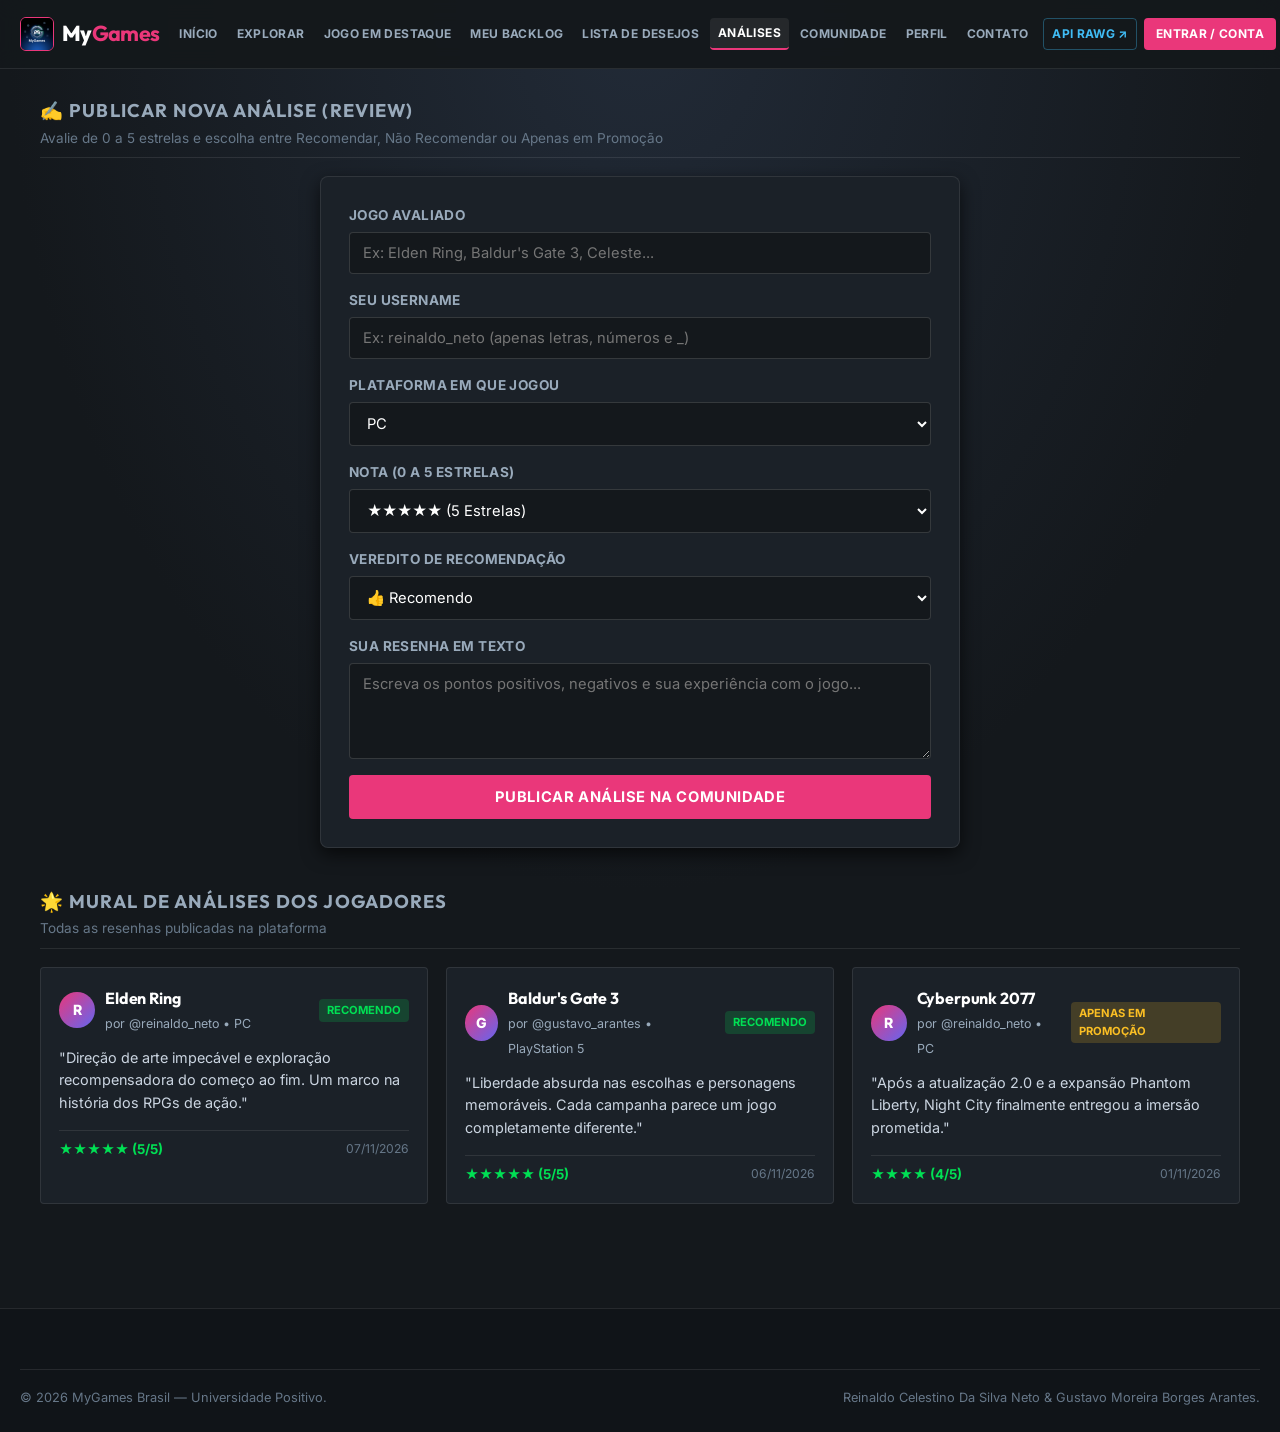
==== analises.html @ 93b7b53e "feat: sistema de backlog com tabela 4x4, lista de desejos e mural de analises" ====
<!--
  Projeto: MyGames - Backlog e Diário Gamer Brasileiro
  Disciplina: DFEW.08 - Desenvolvimento Front-End para Web
  Professor: Fabricio Olivo (Universidade Positivo)
  Autores: Reinaldo Celestino Da Silva Neto e Gustavo Moreira Borges Arantes
  Arquivo: analises.html (Publicação de Reviews com Notas de 0 a 5 e Selos de Recomendação)
-->
<!DOCTYPE html>
<html lang="pt-BR">
<head>
    <meta charset="UTF-8">
    <meta name="viewport" content="width=device-width, initial-scale=1.0">
    <title>Análises &amp; Reviews | MyGames</title>
    <link rel="stylesheet" href="css/style.css">
</head>
<body>
    <header id="cabecalho-principal">
        <div class="navbar-container">
            <a href="index.html" class="logo">
                <img src="img/Gemini_Generated_Image_ndhiqlndhiqlndhi.jpeg" alt="Logotipo MyGames">
                <span>My<b>Games</b></span>
            </a>

            <button type="button" id="btnMenuMobile" class="menu-mobile-btn" aria-label="Abrir Menu">☰</button>

            <nav id="menuPrincipal" class="navheader" aria-label="Navegação Principal">
                <a href="index.html">Início</a>
                <a href="explorar.html">Explorar</a>
                <a href="detalhes.html">Jogo em Destaque</a>
                <a href="biblioteca.html">Meu Backlog</a>
                <a href="desejos.html">Lista de Desejos</a>
                <a href="analises.html" class="ativo">Análises</a>
                <a href="comunidade.html">Comunidade</a>
                <a href="perfil.html">Perfil</a>
                <a href="contato.html">Contato</a>
                <a href="https://rawg.io/" target="_blank" rel="noopener noreferrer" class="link-externo">API RAWG ↗</a>
                <a href="login.html" id="linkSessaoUsuario" class="btn-nav-login">Entrar / Conta</a>
            </nav>
        </div>
    </header>

    <main class="container-principal">
        <section class="section-header">
            <div>
                <h2>✍️ Publicar Nova Análise (Review)</h2>
                <p>Avalie de 0 a 5 estrelas e escolha entre Recomendar, Não Recomendar ou Apenas em Promoção</p>
            </div>
        </section>

        <form id="formPublicarAnalise" class="form-padrao">
            <div class="campo-grupo">
                <label for="analiseNomeJogo">Jogo Avaliado</label>
                <input type="text" id="analiseNomeJogo" required minlength="2" placeholder="Ex: Elden Ring, Baldur's Gate 3, Celeste...">
            </div>

            <div class="campo-grupo">
                <label for="analiseUsuario">Seu Username</label>
                <input type="text" id="analiseUsuario" required minlength="3" pattern="^[a-zA-Z0-9_]{3,20}$" placeholder="Ex: reinaldo_neto (apenas letras, números e _)">
            </div>

            <div class="campo-grupo">
                <label for="analisePlataforma">Plataforma em que Jogou</label>
                <select id="analisePlataforma" required>
                    <option value="PC">PC</option>
                    <option value="PlayStation 5">PlayStation 5</option>
                    <option value="Xbox Series X">Xbox Series X|S</option>
                    <option value="Nintendo Switch">Nintendo Switch</option>
                </select>
            </div>

            <div class="campo-grupo">
                <label for="analiseNota">Nota (0 a 5 Estrelas)</label>
                <select id="analiseNota" required>
                    <option value="5">★★★★★ (5 Estrelas)</option>
                    <option value="4">★★★★☆ (4 Estrelas)</option>
                    <option value="3">★★★☆☆ (3 Estrelas)</option>
                    <option value="2">★★☆☆☆ (2 Estrelas)</option>
                    <option value="1">★☆☆☆☆ (1 Estrela)</option>
                    <option value="0">☆☆☆☆☆ (0 Estrelas)</option>
                </select>
            </div>

            <div class="campo-grupo">
                <label for="analiseRecomendacao">Veredito de Recomendação</label>
                <select id="analiseRecomendacao" required>
                    <option value="Recomendo">👍 Recomendo</option>
                    <option value="Apenas em Promoção">🏷️ Apenas em Promoção</option>
                    <option value="Não Recomendo">👎 Não Recomendo</option>
                </select>
            </div>

            <div class="campo-grupo">
                <label for="analiseTexto">Sua Resenha em Texto</label>
                <textarea id="analiseTexto" rows="4" required minlength="15" placeholder="Escreva os pontos positivos, negativos e sua experiência com o jogo..."></textarea>
            </div>

            <button type="submit">Publicar Análise na Comunidade</button>
        </form>

        <section>
            <div class="section-header">
                <div>
                    <h2>🌟 Mural de Análises dos Jogadores</h2>
                    <p>Todas as resenhas publicadas na plataforma</p>
                </div>
            </div>
            <div id="muralTodasAnalises" class="reviews-grid"></div>
        </section>
    </main>

    <footer id="rodape-principal">
        <div class="footer-bottom">
            <span>&copy; 2026 MyGames Brasil — Universidade Positivo.</span>
            <span>Reinaldo Celestino Da Silva Neto &amp; Gustavo Moreira Borges Arantes.</span>
        </div>
    </footer>

    <script src="js/script.js"></script>
</body>
</html>
---- css/style.css ----
/*
 * Projeto: MyGames - Backlog e Diário Gamer Brasileiro
 * Disciplina: DFEW.08 - Desenvolvimento Front-End para Web
 * Professor: Fabricio Olivo (Universidade Positivo)
 * Autores: Reinaldo Celestino Da Silva Neto e Gustavo Moreira Borges Arantes
 * Arquivo: css/style.css (Folha de Estilo Externa Principal - Estilo Backloggd)
 */

@import url('https://fonts.googleapis.com/css2?family=Inter:wght@400;500;600;700;800&family=Outfit:wght@600;700;800&display=swap');

:root {
    --bg-main: #14181c;
    --bg-secondary: #1b2128;
    --bg-card: #212832;
    --bg-card-hover: #2a3340;
    --bg-header: rgba(20, 24, 28, 0.96);
    --text-primary: #ffffff;
    --text-secondary: #9ab;
    --text-muted: #678;
    --accent-primary: #ea377a;
    --accent-hover: #ff4d8d;
    --accent-indigo: #6366f1;
    --accent-cyan: #00e054;
    --accent-green: #00e054;
    --accent-yellow: #fbbf24;
    --accent-red: #ef4444;
    --accent-blue: #40bcf4;
    --border-subtle: rgba(255, 255, 255, 0.09);
    --border-poster: rgba(255, 255, 255, 0.16);
    --border-focus: #ea377a;
    --shadow-poster: 0 6px 18px rgba(0, 0, 0, 0.65);
    --radius-sm: 4px;
    --radius-md: 8px;
    --radius-lg: 12px;
    --container-width: 1240px;
}

* {
    box-sizing: border-box;
    margin: 0;
    padding: 0;
}

html {
    scroll-behavior: smooth;
}

body {
    min-height: 100vh;
    background-color: var(--bg-main);
    background-image: radial-gradient(ellipse at 50% 0%, rgba(45, 58, 78, 0.55) 0%, rgba(20, 24, 28, 1) 70%);
    background-attachment: fixed;
    color: var(--text-primary);
    font-family: 'Inter', sans-serif;
    line-height: 1.55;
    display: flex;
    flex-direction: column;
}

h1, h2, h3, h4, h5, h6 {
    font-family: 'Outfit', sans-serif;
    color: var(--text-primary);
    letter-spacing: -0.01em;
}

a {
    text-decoration: none;
    color: var(--text-primary);
    transition: all 0.18s ease;
}

ul {
    list-style: none;
}

img {
    max-width: 100%;
    display: block;
}

button {
    font-family: inherit;
    cursor: pointer;
    border: none;
    background: none;
}

header#cabecalho-principal {
    position: sticky;
    top: 0;
    z-index: 1000;
    background-color: var(--bg-header);
    backdrop-filter: blur(10px);
    border-bottom: 1px solid var(--border-subtle);
    padding: 0 18px;
}

.navbar-container {
    max-width: var(--container-width);
    margin: 0 auto;
    min-height: 68px;
    display: flex;
    align-items: center;
    justify-content: space-between;
    gap: 12px;
    flex-wrap: nowrap;
}

.logo {
    display: flex;
    align-items: center;
    gap: 8px;
    font-family: 'Outfit', sans-serif;
    font-weight: 800;
    font-size: 1.35rem;
    letter-spacing: -0.03em;
    flex-shrink: 0;
}

.logo img {
    width: 34px;
    height: 34px;
    border-radius: 6px;
    object-fit: cover;
    border: 1px solid var(--accent-primary);
}

.logo span {
    color: #ffffff;
}

.logo span b {
    color: var(--accent-primary);
}

.navheader {
    display: flex;
    align-items: center;
    gap: 3px;
    flex-wrap: nowrap;
}

.navheader a {
    padding: 6px 8px;
    border-radius: var(--radius-sm);
    font-size: 0.75rem;
    font-weight: 700;
    text-transform: uppercase;
    letter-spacing: 0.03em;
    color: var(--text-secondary);
    white-space: nowrap;
}

.navheader a:hover,
.navheader a.ativo {
    color: #ffffff;
    background-color: rgba(255, 255, 255, 0.07);
}

.navheader a.ativo {
    border-bottom: 2px solid var(--accent-primary);
}

.navheader a.link-externo {
    color: var(--accent-blue);
    border: 1px solid rgba(64, 188, 244, 0.35);
    margin-left: 4px;
}

.navheader a.link-externo:hover {
    background-color: rgba(64, 188, 244, 0.15);
    color: #ffffff;
}

.btn-nav-login {
    padding: 7px 12px !important;
    border-radius: var(--radius-sm) !important;
    background-color: var(--accent-primary) !important;
    color: #ffffff !important;
    font-weight: 700 !important;
    margin-left: 4px;
    white-space: nowrap;
}

.btn-nav-login:hover {
    background-color: var(--accent-hover) !important;
    transform: translateY(-1px);
}

.menu-mobile-btn {
    display: none;
    color: var(--text-primary);
    font-size: 1.4rem;
    padding: 6px 10px;
    border-radius: var(--radius-sm);
    border: 1px solid var(--border-subtle);
}

main.container-principal {
    flex: 1;
    width: 100%;
    max-width: var(--container-width);
    margin: 0 auto;
    padding: 28px 20px 60px;
}

#banner-destaque.hero {
    position: relative;
    border-radius: var(--radius-lg);
    overflow: hidden;
    padding: 64px 36px;
    margin-bottom: 36px;
    background: linear-gradient(180deg, rgba(20, 24, 28, 0.55) 0%, rgba(20, 24, 28, 0.96) 92%),
                url('https://shared.akamai.steamstatic.com/store_item_assets/steam/apps/1245620/library_hero.jpg') center/cover no-repeat;
    background-color: #1c222b;
    border: 1px solid var(--border-poster);
    box-shadow: var(--shadow-poster);
    display: flex;
    flex-direction: column;
    align-items: center;
    text-align: center;
}

.badge-hero {
    display: inline-flex;
    align-items: center;
    gap: 8px;
    background-color: rgba(234, 55, 122, 0.22);
    border: 1px solid rgba(234, 55, 122, 0.6);
    color: #ff85b3;
    padding: 5px 14px;
    border-radius: 999px;
    font-size: 0.78rem;
    font-weight: 700;
    text-transform: uppercase;
    letter-spacing: 0.06em;
    margin-bottom: 16px;
}

.hero h1 {
    font-size: 2.6rem;
    line-height: 1.15;
    max-width: 760px;
    margin-bottom: 14px;
    text-shadow: 0 4px 16px rgba(0, 0, 0, 0.85);
}

.hero p {
    font-size: 1.02rem;
    color: #e2e8f0;
    max-width: 640px;
    margin-bottom: 26px;
}

.button-hero {
    display: flex;
    gap: 12px;
    flex-wrap: wrap;
    justify-content: center;
}

.btn-primario {
    background-color: var(--accent-primary);
    color: #ffffff;
    padding: 11px 22px;
    border-radius: var(--radius-sm);
    font-weight: 700;
    font-size: 0.9rem;
    display: inline-flex;
    align-items: center;
    gap: 8px;
    box-shadow: 0 4px 14px rgba(234, 55, 122, 0.4);
}

.btn-primario:hover {
    background-color: var(--accent-hover);
    transform: translateY(-2px);
    color: #ffffff;
}

.btn-secundario {
    background-color: rgba(33, 40, 50, 0.92);
    border: 1px solid var(--border-poster);
    color: var(--text-primary);
    padding: 11px 20px;
    border-radius: var(--radius-sm);
    font-weight: 600;
    font-size: 0.9rem;
    display: inline-flex;
    align-items: center;
    gap: 8px;
}

.btn-secundario:hover {
    background-color: var(--bg-card-hover);
    border-color: #ffffff;
    transform: translateY(-2px);
}

.stats-strip {
    display: flex;
    justify-content: space-between;
    gap: 16px;
    flex-wrap: wrap;
    margin-bottom: 42px;
}

.stat-box {
    flex: 1;
    min-width: 200px;
    background-color: var(--bg-secondary);
    border: 1px solid var(--border-subtle);
    border-left: 4px solid var(--accent-primary);
    border-radius: var(--radius-sm);
    padding: 16px 20px;
    display: flex;
    align-items: center;
    justify-content: space-between;
}

.stat-box strong {
    font-size: 1.75rem;
    font-family: 'Outfit', sans-serif;
    color: #ffffff;
    display: block;
    line-height: 1.1;
}

.stat-box p {
    font-size: 0.82rem;
    color: var(--text-secondary);
    text-transform: uppercase;
    letter-spacing: 0.04em;
    margin-top: 4px;
}

.section-header {
    display: flex;
    align-items: flex-end;
    justify-content: space-between;
    margin-bottom: 18px;
    padding-bottom: 8px;
    border-bottom: 1px solid var(--border-subtle);
    gap: 16px;
    flex-wrap: wrap;
}

.section-header h2 {
    font-size: 1.15rem;
    text-transform: uppercase;
    letter-spacing: 0.06em;
    color: var(--text-secondary);
}

.section-header p {
    font-size: 0.85rem;
    color: var(--text-muted);
    margin-top: 2px;
}

.link-ver-tudo {
    font-size: 0.82rem;
    font-weight: 700;
    text-transform: uppercase;
    letter-spacing: 0.05em;
    color: var(--text-secondary);
}

.link-ver-tudo:hover {
    color: var(--accent-primary);
}

.gamergrids {
    display: grid;
    grid-template-columns: repeat(auto-fill, minmax(195px, 1fr));
    gap: 18px;
    margin-bottom: 44px;
}

.cards-horizontais {
    display: flex;
    flex-direction: row;
    gap: 16px;
    flex-wrap: wrap;
    margin-bottom: 44px;
}

.cards-horizontais .game-card {
    flex: 1 1 195px;
    max-width: 235px;
}

.game-card {
    background-color: var(--bg-card);
    border-radius: var(--radius-sm);
    overflow: hidden;
    border: 1px solid var(--border-poster);
    box-shadow: var(--shadow-poster);
    transition: transform 0.2s ease, border-color 0.2s ease;
    display: flex;
    flex-direction: column;
}

.game-card:hover {
    transform: translateY(-5px);
    border-color: var(--accent-green);
}

.card-cover {
    position: relative;
    width: 100%;
    height: 275px;
    overflow: hidden;
    background-color: #101418;
}

.card-cover img {
    width: 100%;
    height: 100%;
    object-fit: cover;
    transition: transform 0.3s ease;
}

.game-card:hover .card-cover img {
    transform: scale(1.04);
}

.card-badge {
    position: absolute;
    top: 8px;
    left: 8px;
    background-color: rgba(20, 24, 28, 0.9);
    padding: 3px 8px;
    border-radius: var(--radius-sm);
    font-size: 0.7rem;
    font-weight: 700;
    text-transform: uppercase;
    color: #ffffff;
    border: 1px solid var(--border-poster);
}

.card-info {
    padding: 12px 14px;
    display: flex;
    flex-direction: column;
    flex: 1;
    justify-content: space-between;
    gap: 8px;
}

.card-info h3 {
    font-size: 0.96rem;
    color: #ffffff;
    white-space: nowrap;
    overflow: hidden;
    text-overflow: ellipsis;
}

.card-info p {
    font-size: 0.8rem;
    color: var(--text-secondary);
    display: -webkit-box;
    -webkit-line-clamp: 2;
    -webkit-box-orient: vertical;
    overflow: hidden;
}

.card-meta {
    display: flex;
    align-items: center;
    justify-content: space-between;
    margin-top: 4px;
    padding-top: 8px;
    border-top: 1px solid var(--border-subtle);
}

.rating {
    font-size: 0.84rem;
    color: var(--accent-green);
    font-weight: 700;
}

.card-link {
    font-size: 0.74rem;
    font-weight: 700;
    text-transform: uppercase;
    color: #ffffff;
    padding: 4px 9px;
    border-radius: var(--radius-sm);
    background-color: var(--accent-primary);
}

.card-link:hover {
    background-color: var(--accent-hover);
    color: #ffffff;
}

.status-pill {
    display: inline-block;
    padding: 3px 9px;
    border-radius: var(--radius-sm);
    font-size: 0.72rem;
    font-weight: 700;
    text-transform: uppercase;
}

.status-jogando { background-color: rgba(64, 188, 244, 0.2); color: #40bcf4; }
.status-zerado { background-color: rgba(0, 224, 84, 0.2); color: #00e054; }
.status-quero-jogar { background-color: rgba(99, 102, 241, 0.22); color: #a5b4fc; }
.status-pausado { background-color: rgba(251, 191, 36, 0.2); color: #fbbf24; }
.status-dropado { background-color: rgba(239, 68, 68, 0.2); color: #f87171; }
.status-quero-comprar { background-color: rgba(234, 55, 122, 0.2); color: #ff85b3; }

.reviews-grid {
    display: grid;
    grid-template-columns: repeat(auto-fit, minmax(310px, 1fr));
    gap: 18px;
    margin-bottom: 44px;
}

.review-card {
    background-color: var(--bg-secondary);
    border: 1px solid var(--border-subtle);
    border-radius: var(--radius-sm);
    padding: 18px;
    display: flex;
    flex-direction: column;
    gap: 12px;
}

.review-header {
    display: flex;
    align-items: center;
    justify-content: space-between;
    gap: 10px;
}

.review-user {
    display: flex;
    align-items: center;
    gap: 10px;
}

.avatar-circle {
    width: 36px;
    height: 36px;
    border-radius: 50%;
    background: linear-gradient(135deg, var(--accent-primary), var(--accent-indigo));
    display: flex;
    align-items: center;
    justify-content: center;
    font-weight: 800;
    font-size: 0.88rem;
    color: #ffffff;
}

.selo-recomendacao {
    font-size: 0.7rem;
    font-weight: 700;
    text-transform: uppercase;
    padding: 3px 8px;
    border-radius: var(--radius-sm);
}

.selo-recomendo { background-color: rgba(0, 224, 84, 0.18); color: #00e054; }
.selo-promocao { background-color: rgba(251, 191, 36, 0.18); color: #fbbf24; }
.selo-nao-recomendo { background-color: rgba(239, 68, 68, 0.18); color: #f87171; }

.barra-filtros {
    display: flex;
    gap: 12px;
    flex-wrap: wrap;
    background-color: var(--bg-secondary);
    padding: 16px;
    border-radius: var(--radius-sm);
    border: 1px solid var(--border-subtle);
    margin-bottom: 26px;
    align-items: center;
}

.barra-filtros input,
.barra-filtros select {
    flex: 1;
    min-width: 180px;
}

.abas-status {
    display: flex;
    gap: 8px;
    flex-wrap: wrap;
    margin-bottom: 24px;
}

.aba-btn {
    padding: 8px 14px;
    border-radius: var(--radius-sm);
    background-color: var(--bg-secondary);
    border: 1px solid var(--border-subtle);
    color: var(--text-secondary);
    font-size: 0.82rem;
    font-weight: 700;
    text-transform: uppercase;
}

.aba-btn:hover,
.aba-btn.ativa {
    background-color: var(--accent-primary);
    border-color: var(--accent-primary);
    color: #ffffff;
}

form.form-padrao {
    display: flex;
    flex-direction: column;
    gap: 16px;
    max-width: 640px;
    margin: 0 auto 40px;
    background-color: var(--bg-secondary);
    padding: 28px;
    border-radius: var(--radius-md);
    border: 1px solid var(--border-subtle);
    box-shadow: var(--shadow-poster);
}

.campo-grupo {
    display: flex;
    flex-direction: column;
    gap: 6px;
}

.campo-grupo label {
    font-size: 0.85rem;
    font-weight: 700;
    text-transform: uppercase;
    letter-spacing: 0.03em;
    color: var(--text-secondary);
}

input, select, textarea {
    width: 100%;
    padding: 11px 13px;
    border-radius: var(--radius-sm);
    border: 1.5px solid rgba(255, 255, 255, 0.14);
    background-color: #14181c;
    color: var(--text-primary);
    font-family: inherit;
    font-size: 0.92rem;
    outline: none;
    transition: border-color 0.2s ease, box-shadow 0.2s ease;
}

input:hover, select:hover, textarea:hover {
    border-color: var(--accent-yellow);
}

input:focus, select:focus, textarea:focus {
    border-color: var(--border-focus);
    box-shadow: 0 0 0 3px rgba(234, 55, 122, 0.22);
}

input:invalid:not(:placeholder-shown),
textarea:invalid:not(:placeholder-shown) {
    border-color: var(--accent-red);
    box-shadow: 0 0 0 3px rgba(239, 68, 68, 0.2);
}

button[type="submit"],
input[type="submit"] {
    background-color: var(--accent-primary);
    color: #ffffff;
    padding: 13px 20px;
    border-radius: var(--radius-sm);
    cursor: pointer;
    font-weight: 700;
    font-size: 0.92rem;
    text-transform: uppercase;
    letter-spacing: 0.04em;
    border: none;
    transition: transform 0.15s ease, background-color 0.2s ease;
}

button[type="submit"]:hover,
input[type="submit"]:hover {
    background-color: var(--accent-hover);
    transform: translateY(-2px);
}

.tabela-wrapper {
    width: 100%;
    overflow-x: auto;
    border-radius: var(--radius-sm);
    border: 1px solid var(--border-subtle);
    background-color: var(--bg-secondary);
    margin-bottom: 36px;
}

table {
    width: 100%;
    border-collapse: collapse;
    min-width: 640px;
}

th, td {
    padding: 14px 16px;
    border-bottom: 1px solid var(--border-subtle);
    text-align: left;
    font-size: 0.9rem;
}

th {
    background-color: #101418;
    color: var(--text-secondary);
    font-weight: 700;
    text-transform: uppercase;
    font-size: 0.76rem;
    letter-spacing: 0.05em;
}

tbody tr:hover {
    background-color: var(--bg-card-hover);
}

.perfil-banner {
    border-radius: var(--radius-md);
    padding: 36px 28px;
    margin-bottom: 32px;
    background: linear-gradient(125deg, rgba(43, 22, 56, 0.92) 0%, rgba(24, 32, 44, 0.94) 60%, rgba(18, 41, 50, 0.95) 100%),
                url('https://shared.akamai.steamstatic.com/store_item_assets/steam/apps/1086940/library_hero.jpg') center/cover no-repeat;
    border: 1px solid var(--border-poster);
    display: flex;
    align-items: center;
    justify-content: space-between;
    gap: 24px;
    flex-wrap: wrap;
}

.perfil-info-principal {
    display: flex;
    align-items: center;
    gap: 20px;
    flex-wrap: wrap;
}

.perfil-avatar-grande {
    width: 96px;
    height: 96px;
    border-radius: 50%;
    object-fit: cover;
    border: 3px solid var(--accent-primary);
}

.painel-interativo-perfil {
    display: grid;
    grid-template-columns: repeat(auto-fit, minmax(340px, 1fr));
    gap: 24px;
    margin-bottom: 44px;
}

footer#rodape-principal {
    margin-top: auto;
    background-color: #101418;
    border-top: 1px solid var(--border-subtle);
    padding: 36px 20px 24px;
}

.footer-container {
    max-width: var(--container-width);
    margin: 0 auto;
    display: flex;
    justify-content: space-between;
    align-items: flex-start;
    flex-wrap: wrap;
    gap: 28px;
}

.footer-col h4 {
    font-size: 0.85rem;
    text-transform: uppercase;
    letter-spacing: 0.05em;
    margin-bottom: 10px;
    color: #ffffff;
}

.footer-col ul {
    display: flex;
    flex-direction: column;
    gap: 6px;
}

.footer-col a {
    font-size: 0.84rem;
    color: var(--text-secondary);
}

.footer-col a:hover {
    color: var(--accent-primary);
}

.footer-bottom {
    max-width: var(--container-width);
    margin: 24px auto 0;
    padding-top: 18px;
    border-top: 1px solid var(--border-subtle);
    display: flex;
    justify-content: space-between;
    flex-wrap: wrap;
    gap: 12px;
    font-size: 0.8rem;
    color: var(--text-muted);
}

@media screen and (max-width: 1120px) {
    .menu-mobile-btn {
        display: block;
    }
    .navheader {
        display: none;
        width: 100%;
        flex-direction: column;
        align-items: flex-start;
        padding: 14px 0;
        border-top: 1px solid var(--border-subtle);
        gap: 6px;
    }
    .navheader.aberto {
        display: flex;
    }
    .navbar-container {
        flex-wrap: wrap;
        padding: 10px 0;
    }
}

@media screen and (max-width: 990px) {
    .hero h1 {
        font-size: 2.1rem;
    }
    .cards-horizontais .game-card {
        max-width: calc(50% - 10px);
    }
}

@media screen and (max-width: 728px) {
    #banner-destaque.hero {
        padding: 38px 18px;
    }
    .hero h1 {
        font-size: 1.65rem;
    }
    .cards-horizontais .game-card {
        max-width: 100%;
        flex: 1 1 100%;
    }
}
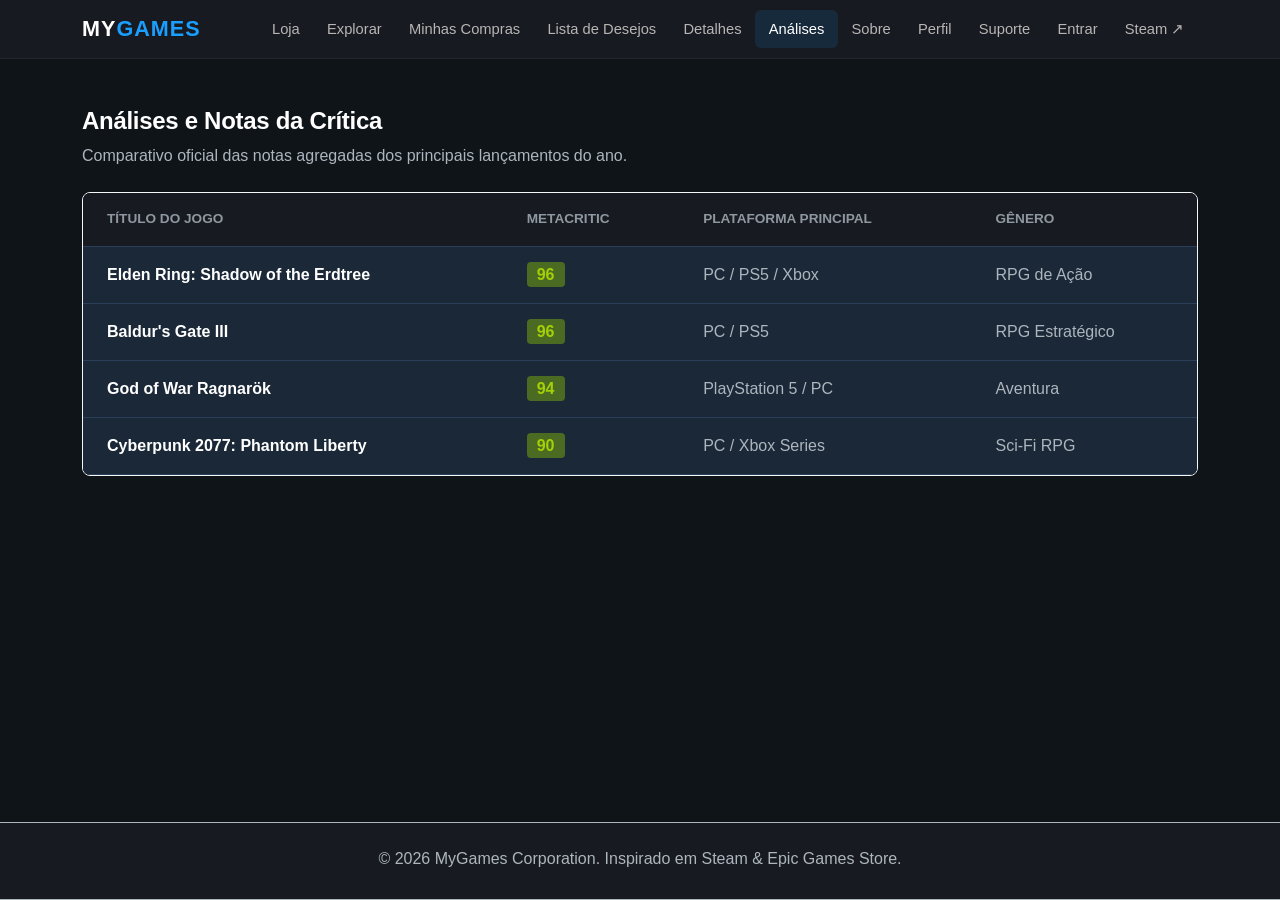
==== commit f633a3b0: "feat: versao final loja de chaves Steam offline com 10 paginas e documentacao" ====
--- a/analises.html
+++ b/analises.html
@@ -1,120 +1,88 @@
-<!--
-  Projeto: MyGames - Backlog e Diário Gamer Brasileiro
-  Disciplina: DFEW.08 - Desenvolvimento Front-End para Web
-  Professor: Fabricio Olivo (Universidade Positivo)
-  Autores: Reinaldo Celestino Da Silva Neto e Gustavo Moreira Borges Arantes
-  Arquivo: analises.html (Publicação de Reviews com Notas de 0 a 5 e Selos de Recomendação)
--->
 <!DOCTYPE html>
 <html lang="pt-BR">
 <head>
     <meta charset="UTF-8">
     <meta name="viewport" content="width=device-width, initial-scale=1.0">
-    <title>Análises &amp; Reviews | MyGames</title>
+    <title>Análises - MyGames</title>
+    <link href="css/bootstrap.min.css" rel="stylesheet">
     <link rel="stylesheet" href="css/style.css">
 </head>
-<body>
-    <header id="cabecalho-principal">
-        <div class="navbar-container">
-            <a href="index.html" class="logo">
-                <img src="img/Gemini_Generated_Image_ndhiqlndhiqlndhi.jpeg" alt="Logotipo MyGames">
-                <span>My<b>Games</b></span>
-            </a>
-
-            <button type="button" id="btnMenuMobile" class="menu-mobile-btn" aria-label="Abrir Menu">☰</button>
-
-            <nav id="menuPrincipal" class="navheader" aria-label="Navegação Principal">
-                <a href="index.html">Início</a>
-                <a href="explorar.html">Explorar</a>
-                <a href="detalhes.html">Jogo em Destaque</a>
-                <a href="biblioteca.html">Meu Backlog</a>
-                <a href="desejos.html">Lista de Desejos</a>
-                <a href="analises.html" class="ativo">Análises</a>
-                <a href="comunidade.html">Comunidade</a>
-                <a href="perfil.html">Perfil</a>
-                <a href="contato.html">Contato</a>
-                <a href="https://rawg.io/" target="_blank" rel="noopener noreferrer" class="link-externo">API RAWG ↗</a>
-                <a href="login.html" id="linkSessaoUsuario" class="btn-nav-login">Entrar / Conta</a>
-            </nav>
-        </div>
-    </header>
-
-    <main class="container-principal">
-        <section class="section-header">
-            <div>
-                <h2>✍️ Publicar Nova Análise (Review)</h2>
-                <p>Avalie de 0 a 5 estrelas e escolha entre Recomendar, Não Recomendar ou Apenas em Promoção</p>
-            </div>
-        </section>
-
-        <form id="formPublicarAnalise" class="form-padrao">
-            <div class="campo-grupo">
-                <label for="analiseNomeJogo">Jogo Avaliado</label>
-                <input type="text" id="analiseNomeJogo" required minlength="2" placeholder="Ex: Elden Ring, Baldur's Gate 3, Celeste...">
-            </div>
-
-            <div class="campo-grupo">
-                <label for="analiseUsuario">Seu Username</label>
-                <input type="text" id="analiseUsuario" required minlength="3" pattern="^[a-zA-Z0-9_]{3,20}$" placeholder="Ex: reinaldo_neto (apenas letras, números e _)">
-            </div>
-
-            <div class="campo-grupo">
-                <label for="analisePlataforma">Plataforma em que Jogou</label>
-                <select id="analisePlataforma" required>
-                    <option value="PC">PC</option>
-                    <option value="PlayStation 5">PlayStation 5</option>
-                    <option value="Xbox Series X">Xbox Series X|S</option>
-                    <option value="Nintendo Switch">Nintendo Switch</option>
-                </select>
-            </div>
-
-            <div class="campo-grupo">
-                <label for="analiseNota">Nota (0 a 5 Estrelas)</label>
-                <select id="analiseNota" required>
-                    <option value="5">★★★★★ (5 Estrelas)</option>
-                    <option value="4">★★★★☆ (4 Estrelas)</option>
-                    <option value="3">★★★☆☆ (3 Estrelas)</option>
-                    <option value="2">★★☆☆☆ (2 Estrelas)</option>
-                    <option value="1">★☆☆☆☆ (1 Estrela)</option>
-                    <option value="0">☆☆☆☆☆ (0 Estrelas)</option>
-                </select>
-            </div>
-
-            <div class="campo-grupo">
-                <label for="analiseRecomendacao">Veredito de Recomendação</label>
-                <select id="analiseRecomendacao" required>
-                    <option value="Recomendo">👍 Recomendo</option>
-                    <option value="Apenas em Promoção">🏷️ Apenas em Promoção</option>
-                    <option value="Não Recomendo">👎 Não Recomendo</option>
-                </select>
-            </div>
-
-            <div class="campo-grupo">
-                <label for="analiseTexto">Sua Resenha em Texto</label>
-                <textarea id="analiseTexto" rows="4" required minlength="15" placeholder="Escreva os pontos positivos, negativos e sua experiência com o jogo..."></textarea>
-            </div>
-
-            <button type="submit">Publicar Análise na Comunidade</button>
-        </form>
-
-        <section>
-            <div class="section-header">
-                <div>
-                    <h2>🌟 Mural de Análises dos Jogadores</h2>
-                    <p>Todas as resenhas publicadas na plataforma</p>
+<body class="d-flex flex-column min-vh-100">
+    <header>
+        <nav class="navbar navbar-expand-xl navbar-dark bg-steam-header">
+            <div class="container">
+                <a class="navbar-brand fw-bold brand-logo" href="index.html">MY<span>GAMES</span></a>
+                <button class="navbar-toggler" type="button" data-bs-toggle="collapse" data-bs-target="#navbarNav">
+                    <span class="navbar-toggler-icon"></span>
+                </button>
+                <div class="collapse navbar-collapse" id="navbarNav">
+                    <div class="navbar-nav ms-auto align-items-xl-center">
+                        <a class="nav-link" href="index.html">Loja</a>
+                        <a class="nav-link" href="explorar.html">Explorar</a>
+                        <a class="nav-link" href="biblioteca.html">Minhas Compras</a>
+                        <a class="nav-link" href="desejos.html">Lista de Desejos</a>
+                        <a class="nav-link" href="detalhes.html">Detalhes</a>
+                        <a class="nav-link active" href="analises.html">Análises</a>
+                        <a class="nav-link" href="comunidade.html">Sobre</a>
+                        <a class="nav-link" href="perfil.html">Perfil</a>
+                        <a class="nav-link" href="contato.html">Suporte</a>
+                        <a class="nav-link" href="login.html">Entrar</a>
+                        <a class="nav-link ext-link" href="https://store.steampowered.com" target="_blank">Steam ↗</a>
+                    </div>
                 </div>
             </div>
-            <div id="muralTodasAnalises" class="reviews-grid"></div>
-        </section>
+        </nav>
+    </header>
+    <main class="container my-5 flex-grow-1">
+
+        <h2 class="section-title mb-2">Análises e Notas da Crítica</h2>
+        <p class="text-secondary mb-4">Comparativo oficial das notas agregadas dos principais lançamentos do ano.</p>
+
+        <div class="table-responsive rounded-3 overflow-hidden border border-secondary-subtle">
+            <table class="table table-dark table-hover mb-0 custom-table">
+                <thead>
+                    <tr>
+                        <th class="py-3 px-4">Título do Jogo</th>
+                        <th class="py-3 px-4">Metacritic</th>
+                        <th class="py-3 px-4">Plataforma Principal</th>
+                        <th class="py-3 px-4">Gênero</th>
+                    </tr>
+                </thead>
+                <tbody>
+                    <tr>
+                        <td class="py-3 px-4 fw-semibold text-white">Elden Ring: Shadow of the Erdtree</td>
+                        <td class="py-3 px-4"><span class="score-badge">96</span></td>
+                        <td class="py-3 px-4 text-secondary">PC / PS5 / Xbox</td>
+                        <td class="py-3 px-4 text-secondary">RPG de Ação</td>
+                    </tr>
+                    <tr>
+                        <td class="py-3 px-4 fw-semibold text-white">Baldur's Gate III</td>
+                        <td class="py-3 px-4"><span class="score-badge">96</span></td>
+                        <td class="py-3 px-4 text-secondary">PC / PS5</td>
+                        <td class="py-3 px-4 text-secondary">RPG Estratégico</td>
+                    </tr>
+                    <tr>
+                        <td class="py-3 px-4 fw-semibold text-white">God of War Ragnarök</td>
+                        <td class="py-3 px-4"><span class="score-badge">94</span></td>
+                        <td class="py-3 px-4 text-secondary">PlayStation 5 / PC</td>
+                        <td class="py-3 px-4 text-secondary">Aventura</td>
+                    </tr>
+                    <tr>
+                        <td class="py-3 px-4 fw-semibold text-white">Cyberpunk 2077: Phantom Liberty</td>
+                        <td class="py-3 px-4"><span class="score-badge">90</span></td>
+                        <td class="py-3 px-4 text-secondary">PC / Xbox Series</td>
+                        <td class="py-3 px-4 text-secondary">Sci-Fi RPG</td>
+                    </tr>
+                </tbody>
+            </table>
+        </div>
     </main>
-
-    <footer id="rodape-principal">
-        <div class="footer-bottom">
-            <span>&copy; 2026 MyGames Brasil — Universidade Positivo.</span>
-            <span>Reinaldo Celestino Da Silva Neto &amp; Gustavo Moreira Borges Arantes.</span>
+    <footer class="bg-steam-header text-center py-4 mt-auto border-top border-dark-subtle">
+        <div class="container">
+            <p class="mb-1 text-secondary">&copy; 2026 MyGames Corporation. Inspirado em Steam & Epic Games Store.</p>
         </div>
     </footer>
-
+    <script src="js/bootstrap.bundle.min.js"></script>
     <script src="js/script.js"></script>
 </body>
-</html>
+</html>
--- a/css/style.css
+++ b/css/style.css
@@ -1,854 +1,462 @@
-/*
- * Projeto: MyGames - Backlog e Diário Gamer Brasileiro
- * Disciplina: DFEW.08 - Desenvolvimento Front-End para Web
- * Professor: Fabricio Olivo (Universidade Positivo)
- * Autores: Reinaldo Celestino Da Silva Neto e Gustavo Moreira Borges Arantes
- * Arquivo: css/style.css (Folha de Estilo Externa Principal - Estilo Backloggd)
- */
-
-@import url('https://fonts.googleapis.com/css2?family=Inter:wght@400;500;600;700;800&family=Outfit:wght@600;700;800&display=swap');
-
+/* MyGames - Folha de estilos principal */
 :root {
-    --bg-main: #14181c;
-    --bg-secondary: #1b2128;
-    --bg-card: #212832;
-    --bg-card-hover: #2a3340;
-    --bg-header: rgba(20, 24, 28, 0.96);
-    --text-primary: #ffffff;
-    --text-secondary: #9ab;
-    --text-muted: #678;
-    --accent-primary: #ea377a;
-    --accent-hover: #ff4d8d;
-    --accent-indigo: #6366f1;
-    --accent-cyan: #00e054;
-    --accent-green: #00e054;
-    --accent-yellow: #fbbf24;
-    --accent-red: #ef4444;
-    --accent-blue: #40bcf4;
-    --border-subtle: rgba(255, 255, 255, 0.09);
-    --border-poster: rgba(255, 255, 255, 0.16);
-    --border-focus: #ea377a;
-    --shadow-poster: 0 6px 18px rgba(0, 0, 0, 0.65);
-    --radius-sm: 4px;
-    --radius-md: 8px;
-    --radius-lg: 12px;
-    --container-width: 1240px;
-}
-
-* {
+    --bg-main: #0f1419;
+    --bg-header: #171a21;
+    --bg-card: #1b2838;
+    --bg-panel: #16202d;
+    --text-primary: #f3f4f6;
+    --text-secondary: #8f98a0;
+    --accent-blue: #1a9fff;
+    --accent-hover: #0078f2;
+    --discount-green: #4c6b22;
+    --discount-text: #a4d007;
+    --border-subtle: #2a3f5a;
+}
+
+header, nav, main, section, article, footer {
+    display: block;
+}
+
+h1, h2, h3, h4, h5, h6, p, a, span, ul, li, table, th, td, form, label, input, select, textarea, button, video, audio, img {
     box-sizing: border-box;
+}
+
+body {
+    font-family: 'Inter', 'Segoe UI', Roboto, Arial, sans-serif;
+    background-color: var(--bg-main);
+    color: var(--text-primary);
     margin: 0;
-    padding: 0;
-}
-
-html {
-    scroll-behavior: smooth;
-}
-
-body {
+}
+
+.bg-steam-header {
+    background-color: var(--bg-header) !important;
+    border-bottom: 1px solid rgba(255, 255, 255, 0.06);
+}
+
+.brand-logo, .pure-logo {
+    font-size: 1.35rem;
+    letter-spacing: 1px;
+    color: #fff !important;
+    text-decoration: none;
+}
+.brand-logo span, .pure-logo span {
+    color: var(--accent-blue);
+}
+
+.navbar-nav .nav-link {
+    color: #b8b6b4 !important;
+    font-weight: 500;
+    font-size: 0.92rem;
+    padding: 0.5rem 0.85rem !important;
+    transition: color 0.2s ease, background-color 0.2s ease;
+    border-radius: 6px;
+}
+
+.navbar-nav .nav-link:hover,
+.navbar-nav .nav-link.active {
+    color: #ffffff !important;
+    background-color: rgba(26, 159, 255, 0.12);
+}
+
+.ext-link {
+    color: var(--accent-blue) !important;
+}
+
+.hero-banner {
+    background: linear-gradient(90deg, rgba(15, 20, 25, 0.95) 0%, rgba(27, 40, 56, 0.75) 60%, rgba(27, 40, 56, 0.3) 100%),
+                url('../img/banner.jpg');
+    background-size: cover;
+    background-position: center;
+    border: 1px solid var(--border-subtle);
+}
+
+.section-title {
+    font-weight: 700;
+    font-size: 1.5rem;
+    color: #ffffff;
+    letter-spacing: -0.3px;
+}
+
+.store-card {
+    background-color: var(--bg-card) !important;
+    border-radius: 8px;
+    overflow: hidden;
+    transition: transform 0.2s ease, box-shadow 0.2s ease;
+}
+.store-card:hover {
+    transform: translateY(-4px);
+    box-shadow: 0 12px 24px rgba(0, 0, 0, 0.45);
+}
+.store-card img {
+    height: 190px;
+    object-fit: cover;
+}
+
+.discount-badge {
+    background-color: var(--discount-green);
+    color: var(--discount-text);
+    font-weight: 700;
+    font-size: 0.8rem;
+    padding: 2px 8px;
+    border-radius: 4px;
+}
+
+.btn-steam {
+    background-color: var(--accent-blue);
+    color: #fff;
+    font-weight: 600;
+    border: none;
+    border-radius: 6px;
+    transition: background-color 0.2s ease, transform 0.15s ease;
+}
+.btn-steam:hover, .btn-hover:hover {
+    background-color: var(--accent-hover);
+    color: #fff;
+    transform: translateY(-1px);
+}
+
+.btn-buy-static,
+.btn-buy-static:hover,
+.btn-buy-static:focus,
+.btn-buy-static:active {
+    background-color: var(--accent-blue) !important;
+    color: #fff !important;
+    font-weight: 600;
+    border: none !important;
+    border-radius: 6px;
+    transition: none !important;
+    transform: none !important;
+    box-shadow: none !important;
+    cursor: default !important;
+}
+
+.bg-dark-panel {
+    background-color: var(--bg-panel);
+}
+
+.custom-table th {
+    background-color: var(--bg-header);
+    color: var(--text-secondary);
+    font-weight: 600;
+    font-size: 0.85rem;
+    text-transform: uppercase;
+    border-bottom-color: var(--border-subtle);
+}
+.custom-table td {
+    background-color: var(--bg-card);
+    border-bottom-color: var(--border-subtle);
+    vertical-align: middle;
+}
+.score-badge {
+    background-color: var(--discount-green);
+    color: var(--discount-text);
+    font-weight: 700;
+    padding: 4px 10px;
+    border-radius: 4px;
+}
+
+.form-steam {
+    background-color: #121a24 !important;
+    border: 1px solid var(--border-subtle) !important;
+    color: #fff !important;
+}
+.form-steam::placeholder {
+    color: #5c6b7a !important;
+}
+.req-field:hover {
+    border-color: #3d5a80 !important;
+}
+.req-field:focus {
+    border-color: var(--accent-blue) !important;
+    box-shadow: 0 0 0 3px rgba(26, 159, 255, 0.25) !important;
+}
+.req-field:invalid:focus {
+    border-color: #ef4444 !important;
+    box-shadow: 0 0 0 3px rgba(239, 68, 68, 0.25) !important;
+}
+
+.grid-gallery {
+    display: grid;
+    grid-template-columns: repeat(auto-fit, minmax(280px, 1fr));
+    gap: 20px;
+}
+.grid-item {
+    height: 220px;
+    background-size: cover;
+    background-position: center;
+    border-radius: 8px;
+    position: relative;
+    overflow: hidden;
+    border: 1px solid var(--border-subtle);
+    transition: transform 0.2s ease;
+}
+.grid-item:hover {
+    transform: scale(1.02);
+}
+.grid-overlay {
+    position: absolute;
+    inset: 0;
+    background: linear-gradient(to top, rgba(15, 20, 25, 0.92) 0%, rgba(15, 20, 25, 0.2) 100%);
+    display: flex;
+    flex-direction: column;
+    justify-content: flex-end;
+    padding: 20px;
+}
+.grid-overlay h4 {
+    color: #fff;
+    font-weight: 700;
+    margin: 0;
+}
+.grid-overlay span {
+    color: var(--accent-blue);
+    font-size: 0.85rem;
+}
+
+.pure-body {
+    display: flex;
+    flex-direction: column;
     min-height: 100vh;
-    background-color: var(--bg-main);
-    background-image: radial-gradient(ellipse at 50% 0%, rgba(45, 58, 78, 0.55) 0%, rgba(20, 24, 28, 1) 70%);
-    background-attachment: fixed;
-    color: var(--text-primary);
-    font-family: 'Inter', sans-serif;
-    line-height: 1.55;
-    display: flex;
-    flex-direction: column;
-}
-
-h1, h2, h3, h4, h5, h6 {
-    font-family: 'Outfit', sans-serif;
-    color: var(--text-primary);
-    letter-spacing: -0.01em;
-}
-
-a {
-    text-decoration: none;
-    color: var(--text-primary);
-    transition: all 0.18s ease;
-}
-
-ul {
-    list-style: none;
-}
-
-img {
-    max-width: 100%;
-    display: block;
-}
-
-button {
-    font-family: inherit;
-    cursor: pointer;
-    border: none;
-    background: none;
-}
-
-header#cabecalho-principal {
-    position: sticky;
-    top: 0;
-    z-index: 1000;
+}
+.pure-header {
     background-color: var(--bg-header);
-    backdrop-filter: blur(10px);
-    border-bottom: 1px solid var(--border-subtle);
-    padding: 0 18px;
-}
-
-.navbar-container {
-    max-width: var(--container-width);
+    border-bottom: 1px solid rgba(255, 255, 255, 0.06);
+    padding: 0.5rem 0;
+}
+.pure-nav-container {
+    max-width: 1320px;
+    width: 100%;
     margin: 0 auto;
-    min-height: 68px;
+    padding: 0 12px;
+    min-height: 40px;
     display: flex;
     align-items: center;
     justify-content: space-between;
-    gap: 12px;
-    flex-wrap: nowrap;
-}
-
-.logo {
+    flex-wrap: wrap;
+    gap: 16px;
+}
+.pure-nav {
     display: flex;
     align-items: center;
-    gap: 8px;
-    font-family: 'Outfit', sans-serif;
-    font-weight: 800;
-    font-size: 1.35rem;
-    letter-spacing: -0.03em;
-    flex-shrink: 0;
-}
-
-.logo img {
-    width: 34px;
-    height: 34px;
-    border-radius: 6px;
-    object-fit: cover;
-    border: 1px solid var(--accent-primary);
-}
-
-.logo span {
+    flex-wrap: wrap;
+    margin-left: auto;
+}
+.pure-nav a {
+    color: #b8b6b4;
+    text-decoration: none;
+    font-size: 0.92rem;
+    font-weight: 500;
+    padding: 0.5rem 0.85rem;
+    border-radius: 6px;
+    transition: color 0.2s ease, background-color 0.2s ease;
+    line-height: 1.5;
+}
+.pure-nav a:hover,
+.pure-nav a.active {
     color: #ffffff;
-}
-
-.logo span b {
-    color: var(--accent-primary);
-}
-
-.navheader {
-    display: flex;
-    align-items: center;
-    gap: 3px;
-    flex-wrap: nowrap;
-}
-
-.navheader a {
-    padding: 6px 8px;
-    border-radius: var(--radius-sm);
+    background-color: rgba(26, 159, 255, 0.12);
+}
+.pure-nav a.ext-link {
+    color: var(--accent-blue) !important;
+}
+
+.pure-container {
+    max-width: 1320px;
+    width: 100%;
+    margin: 48px auto;
+    padding: 0 12px;
+    box-sizing: border-box;
+    flex: 1;
+}
+.pure-panel {
+    background-color: var(--bg-card);
+    border: 1px solid var(--border-subtle);
+    border-radius: 10px;
+    padding: 32px;
+}
+#titulo-puro {
+    color: #ffffff;
+    font-size: 2rem;
+    margin: 6px 0 8px 0;
+}
+.pure-subtitle {
+    color: var(--text-secondary);
+    margin-top: 0;
+    margin-bottom: 28px;
+}
+.pure-tag {
+    display: inline-block;
+    background-color: rgba(26, 159, 255, 0.18);
+    color: var(--accent-blue);
     font-size: 0.75rem;
     font-weight: 700;
-    text-transform: uppercase;
-    letter-spacing: 0.03em;
-    color: var(--text-secondary);
-    white-space: nowrap;
-}
-
-.navheader a:hover,
-.navheader a.ativo {
-    color: #ffffff;
-    background-color: rgba(255, 255, 255, 0.07);
-}
-
-.navheader a.ativo {
-    border-bottom: 2px solid var(--accent-primary);
-}
-
-.navheader a.link-externo {
-    color: var(--accent-blue);
-    border: 1px solid rgba(64, 188, 244, 0.35);
-    margin-left: 4px;
-}
-
-.navheader a.link-externo:hover {
-    background-color: rgba(64, 188, 244, 0.15);
-    color: #ffffff;
-}
-
-.btn-nav-login {
-    padding: 7px 12px !important;
-    border-radius: var(--radius-sm) !important;
-    background-color: var(--accent-primary) !important;
-    color: #ffffff !important;
-    font-weight: 700 !important;
-    margin-left: 4px;
-    white-space: nowrap;
-}
-
-.btn-nav-login:hover {
-    background-color: var(--accent-hover) !important;
-    transform: translateY(-1px);
-}
-
-.menu-mobile-btn {
-    display: none;
-    color: var(--text-primary);
-    font-size: 1.4rem;
-    padding: 6px 10px;
-    border-radius: var(--radius-sm);
-    border: 1px solid var(--border-subtle);
-}
-
-main.container-principal {
-    flex: 1;
-    width: 100%;
-    max-width: var(--container-width);
-    margin: 0 auto;
-    padding: 28px 20px 60px;
-}
-
-#banner-destaque.hero {
-    position: relative;
-    border-radius: var(--radius-lg);
-    overflow: hidden;
-    padding: 64px 36px;
-    margin-bottom: 36px;
-    background: linear-gradient(180deg, rgba(20, 24, 28, 0.55) 0%, rgba(20, 24, 28, 0.96) 92%),
-                url('https://shared.akamai.steamstatic.com/store_item_assets/steam/apps/1245620/library_hero.jpg') center/cover no-repeat;
-    background-color: #1c222b;
-    border: 1px solid var(--border-poster);
-    box-shadow: var(--shadow-poster);
-    display: flex;
-    flex-direction: column;
-    align-items: center;
-    text-align: center;
-}
-
-.badge-hero {
-    display: inline-flex;
-    align-items: center;
-    gap: 8px;
-    background-color: rgba(234, 55, 122, 0.22);
-    border: 1px solid rgba(234, 55, 122, 0.6);
-    color: #ff85b3;
-    padding: 5px 14px;
-    border-radius: 999px;
-    font-size: 0.78rem;
-    font-weight: 700;
-    text-transform: uppercase;
-    letter-spacing: 0.06em;
-    margin-bottom: 16px;
-}
-
-.hero h1 {
-    font-size: 2.6rem;
-    line-height: 1.15;
-    max-width: 760px;
-    margin-bottom: 14px;
-    text-shadow: 0 4px 16px rgba(0, 0, 0, 0.85);
-}
-
-.hero p {
-    font-size: 1.02rem;
-    color: #e2e8f0;
-    max-width: 640px;
-    margin-bottom: 26px;
-}
-
-.button-hero {
-    display: flex;
-    gap: 12px;
-    flex-wrap: wrap;
-    justify-content: center;
-}
-
-.btn-primario {
-    background-color: var(--accent-primary);
-    color: #ffffff;
-    padding: 11px 22px;
-    border-radius: var(--radius-sm);
-    font-weight: 700;
-    font-size: 0.9rem;
-    display: inline-flex;
-    align-items: center;
-    gap: 8px;
-    box-shadow: 0 4px 14px rgba(234, 55, 122, 0.4);
-}
-
-.btn-primario:hover {
-    background-color: var(--accent-hover);
-    transform: translateY(-2px);
-    color: #ffffff;
-}
-
-.btn-secundario {
-    background-color: rgba(33, 40, 50, 0.92);
-    border: 1px solid var(--border-poster);
-    color: var(--text-primary);
-    padding: 11px 20px;
-    border-radius: var(--radius-sm);
-    font-weight: 600;
-    font-size: 0.9rem;
-    display: inline-flex;
-    align-items: center;
-    gap: 8px;
-}
-
-.btn-secundario:hover {
-    background-color: var(--bg-card-hover);
-    border-color: #ffffff;
-    transform: translateY(-2px);
-}
-
-.stats-strip {
-    display: flex;
-    justify-content: space-between;
-    gap: 16px;
-    flex-wrap: wrap;
-    margin-bottom: 42px;
-}
-
-.stat-box {
-    flex: 1;
-    min-width: 200px;
-    background-color: var(--bg-secondary);
-    border: 1px solid var(--border-subtle);
-    border-left: 4px solid var(--accent-primary);
-    border-radius: var(--radius-sm);
-    padding: 16px 20px;
-    display: flex;
-    align-items: center;
-    justify-content: space-between;
-}
-
-.stat-box strong {
-    font-size: 1.75rem;
-    font-family: 'Outfit', sans-serif;
-    color: #ffffff;
-    display: block;
-    line-height: 1.1;
-}
-
-.stat-box p {
-    font-size: 0.82rem;
-    color: var(--text-secondary);
-    text-transform: uppercase;
-    letter-spacing: 0.04em;
-    margin-top: 4px;
-}
-
-.section-header {
-    display: flex;
-    align-items: flex-end;
-    justify-content: space-between;
-    margin-bottom: 18px;
-    padding-bottom: 8px;
-    border-bottom: 1px solid var(--border-subtle);
-    gap: 16px;
-    flex-wrap: wrap;
-}
-
-.section-header h2 {
-    font-size: 1.15rem;
-    text-transform: uppercase;
-    letter-spacing: 0.06em;
-    color: var(--text-secondary);
-}
-
-.section-header p {
-    font-size: 0.85rem;
-    color: var(--text-muted);
-    margin-top: 2px;
-}
-
-.link-ver-tudo {
-    font-size: 0.82rem;
-    font-weight: 700;
-    text-transform: uppercase;
-    letter-spacing: 0.05em;
-    color: var(--text-secondary);
-}
-
-.link-ver-tudo:hover {
-    color: var(--accent-primary);
-}
-
-.gamergrids {
-    display: grid;
-    grid-template-columns: repeat(auto-fill, minmax(195px, 1fr));
-    gap: 18px;
-    margin-bottom: 44px;
-}
-
-.cards-horizontais {
-    display: flex;
-    flex-direction: row;
-    gap: 16px;
-    flex-wrap: wrap;
-    margin-bottom: 44px;
-}
-
-.cards-horizontais .game-card {
-    flex: 1 1 195px;
-    max-width: 235px;
-}
-
-.game-card {
-    background-color: var(--bg-card);
-    border-radius: var(--radius-sm);
-    overflow: hidden;
-    border: 1px solid var(--border-poster);
-    box-shadow: var(--shadow-poster);
-    transition: transform 0.2s ease, border-color 0.2s ease;
-    display: flex;
-    flex-direction: column;
-}
-
-.game-card:hover {
-    transform: translateY(-5px);
-    border-color: var(--accent-green);
-}
-
-.card-cover {
-    position: relative;
-    width: 100%;
-    height: 275px;
-    overflow: hidden;
-    background-color: #101418;
-}
-
-.card-cover img {
-    width: 100%;
-    height: 100%;
-    object-fit: cover;
-    transition: transform 0.3s ease;
-}
-
-.game-card:hover .card-cover img {
-    transform: scale(1.04);
-}
-
-.card-badge {
-    position: absolute;
-    top: 8px;
-    left: 8px;
-    background-color: rgba(20, 24, 28, 0.9);
-    padding: 3px 8px;
-    border-radius: var(--radius-sm);
-    font-size: 0.7rem;
-    font-weight: 700;
-    text-transform: uppercase;
-    color: #ffffff;
-    border: 1px solid var(--border-poster);
-}
-
-.card-info {
-    padding: 12px 14px;
-    display: flex;
-    flex-direction: column;
-    flex: 1;
-    justify-content: space-between;
-    gap: 8px;
-}
-
-.card-info h3 {
-    font-size: 0.96rem;
-    color: #ffffff;
-    white-space: nowrap;
-    overflow: hidden;
-    text-overflow: ellipsis;
-}
-
-.card-info p {
-    font-size: 0.8rem;
-    color: var(--text-secondary);
-    display: -webkit-box;
-    -webkit-line-clamp: 2;
-    -webkit-box-orient: vertical;
-    overflow: hidden;
-}
-
-.card-meta {
-    display: flex;
-    align-items: center;
-    justify-content: space-between;
-    margin-top: 4px;
-    padding-top: 8px;
-    border-top: 1px solid var(--border-subtle);
-}
-
-.rating {
-    font-size: 0.84rem;
-    color: var(--accent-green);
-    font-weight: 700;
-}
-
-.card-link {
-    font-size: 0.74rem;
-    font-weight: 700;
-    text-transform: uppercase;
-    color: #ffffff;
-    padding: 4px 9px;
-    border-radius: var(--radius-sm);
-    background-color: var(--accent-primary);
-}
-
-.card-link:hover {
-    background-color: var(--accent-hover);
-    color: #ffffff;
-}
-
-.status-pill {
-    display: inline-block;
-    padding: 3px 9px;
-    border-radius: var(--radius-sm);
-    font-size: 0.72rem;
-    font-weight: 700;
-    text-transform: uppercase;
-}
-
-.status-jogando { background-color: rgba(64, 188, 244, 0.2); color: #40bcf4; }
-.status-zerado { background-color: rgba(0, 224, 84, 0.2); color: #00e054; }
-.status-quero-jogar { background-color: rgba(99, 102, 241, 0.22); color: #a5b4fc; }
-.status-pausado { background-color: rgba(251, 191, 36, 0.2); color: #fbbf24; }
-.status-dropado { background-color: rgba(239, 68, 68, 0.2); color: #f87171; }
-.status-quero-comprar { background-color: rgba(234, 55, 122, 0.2); color: #ff85b3; }
-
-.reviews-grid {
-    display: grid;
-    grid-template-columns: repeat(auto-fit, minmax(310px, 1fr));
-    gap: 18px;
-    margin-bottom: 44px;
-}
-
-.review-card {
-    background-color: var(--bg-secondary);
-    border: 1px solid var(--border-subtle);
-    border-radius: var(--radius-sm);
-    padding: 18px;
-    display: flex;
-    flex-direction: column;
-    gap: 12px;
-}
-
-.review-header {
-    display: flex;
-    align-items: center;
-    justify-content: space-between;
-    gap: 10px;
-}
-
-.review-user {
-    display: flex;
-    align-items: center;
-    gap: 10px;
-}
-
-.avatar-circle {
-    width: 36px;
-    height: 36px;
-    border-radius: 50%;
-    background: linear-gradient(135deg, var(--accent-primary), var(--accent-indigo));
-    display: flex;
-    align-items: center;
-    justify-content: center;
-    font-weight: 800;
-    font-size: 0.88rem;
-    color: #ffffff;
-}
-
-.selo-recomendacao {
-    font-size: 0.7rem;
-    font-weight: 700;
-    text-transform: uppercase;
-    padding: 3px 8px;
-    border-radius: var(--radius-sm);
-}
-
-.selo-recomendo { background-color: rgba(0, 224, 84, 0.18); color: #00e054; }
-.selo-promocao { background-color: rgba(251, 191, 36, 0.18); color: #fbbf24; }
-.selo-nao-recomendo { background-color: rgba(239, 68, 68, 0.18); color: #f87171; }
-
-.barra-filtros {
-    display: flex;
-    gap: 12px;
-    flex-wrap: wrap;
-    background-color: var(--bg-secondary);
-    padding: 16px;
-    border-radius: var(--radius-sm);
-    border: 1px solid var(--border-subtle);
-    margin-bottom: 26px;
-    align-items: center;
-}
-
-.barra-filtros input,
-.barra-filtros select {
-    flex: 1;
-    min-width: 180px;
-}
-
-.abas-status {
-    display: flex;
-    gap: 8px;
-    flex-wrap: wrap;
-    margin-bottom: 24px;
-}
-
-.aba-btn {
-    padding: 8px 14px;
-    border-radius: var(--radius-sm);
-    background-color: var(--bg-secondary);
-    border: 1px solid var(--border-subtle);
-    color: var(--text-secondary);
-    font-size: 0.82rem;
-    font-weight: 700;
-    text-transform: uppercase;
-}
-
-.aba-btn:hover,
-.aba-btn.ativa {
-    background-color: var(--accent-primary);
-    border-color: var(--accent-primary);
-    color: #ffffff;
-}
-
-form.form-padrao {
-    display: flex;
-    flex-direction: column;
-    gap: 16px;
-    max-width: 640px;
-    margin: 0 auto 40px;
-    background-color: var(--bg-secondary);
-    padding: 28px;
-    border-radius: var(--radius-md);
-    border: 1px solid var(--border-subtle);
-    box-shadow: var(--shadow-poster);
-}
-
-.campo-grupo {
-    display: flex;
-    flex-direction: column;
-    gap: 6px;
-}
-
-.campo-grupo label {
-    font-size: 0.85rem;
-    font-weight: 700;
-    text-transform: uppercase;
-    letter-spacing: 0.03em;
-    color: var(--text-secondary);
-}
-
-input, select, textarea {
-    width: 100%;
-    padding: 11px 13px;
-    border-radius: var(--radius-sm);
-    border: 1.5px solid rgba(255, 255, 255, 0.14);
-    background-color: #14181c;
-    color: var(--text-primary);
-    font-family: inherit;
-    font-size: 0.92rem;
-    outline: none;
-    transition: border-color 0.2s ease, box-shadow 0.2s ease;
-}
-
-input:hover, select:hover, textarea:hover {
-    border-color: var(--accent-yellow);
-}
-
-input:focus, select:focus, textarea:focus {
-    border-color: var(--border-focus);
-    box-shadow: 0 0 0 3px rgba(234, 55, 122, 0.22);
-}
-
-input:invalid:not(:placeholder-shown),
-textarea:invalid:not(:placeholder-shown) {
-    border-color: var(--accent-red);
-    box-shadow: 0 0 0 3px rgba(239, 68, 68, 0.2);
-}
-
-button[type="submit"],
-input[type="submit"] {
-    background-color: var(--accent-primary);
-    color: #ffffff;
-    padding: 13px 20px;
-    border-radius: var(--radius-sm);
-    cursor: pointer;
-    font-weight: 700;
-    font-size: 0.92rem;
-    text-transform: uppercase;
-    letter-spacing: 0.04em;
-    border: none;
-    transition: transform 0.15s ease, background-color 0.2s ease;
-}
-
-button[type="submit"]:hover,
-input[type="submit"]:hover {
-    background-color: var(--accent-hover);
-    transform: translateY(-2px);
-}
-
-.tabela-wrapper {
-    width: 100%;
-    overflow-x: auto;
-    border-radius: var(--radius-sm);
-    border: 1px solid var(--border-subtle);
-    background-color: var(--bg-secondary);
-    margin-bottom: 36px;
-}
-
-table {
-    width: 100%;
-    border-collapse: collapse;
-    min-width: 640px;
-}
-
-th, td {
-    padding: 14px 16px;
-    border-bottom: 1px solid var(--border-subtle);
-    text-align: left;
-    font-size: 0.9rem;
-}
-
-th {
-    background-color: #101418;
-    color: var(--text-secondary);
-    font-weight: 700;
-    text-transform: uppercase;
-    font-size: 0.76rem;
-    letter-spacing: 0.05em;
-}
-
-tbody tr:hover {
-    background-color: var(--bg-card-hover);
-}
-
-.perfil-banner {
-    border-radius: var(--radius-md);
-    padding: 36px 28px;
-    margin-bottom: 32px;
-    background: linear-gradient(125deg, rgba(43, 22, 56, 0.92) 0%, rgba(24, 32, 44, 0.94) 60%, rgba(18, 41, 50, 0.95) 100%),
-                url('https://shared.akamai.steamstatic.com/store_item_assets/steam/apps/1086940/library_hero.jpg') center/cover no-repeat;
-    border: 1px solid var(--border-poster);
-    display: flex;
-    align-items: center;
-    justify-content: space-between;
-    gap: 24px;
-    flex-wrap: wrap;
-}
-
-.perfil-info-principal {
-    display: flex;
-    align-items: center;
+    padding: 4px 10px;
+    border-radius: 4px;
+}
+
+.flex-container {
+    display: flex;
     gap: 20px;
     flex-wrap: wrap;
 }
-
-.perfil-avatar-grande {
-    width: 96px;
-    height: 96px;
-    border-radius: 50%;
+.flex-card {
+    background-color: var(--bg-panel);
+    border: 1px solid var(--border-subtle);
+    border-radius: 8px;
+    flex: 1 1 300px;
+    overflow: hidden;
+    display: flex;
+    flex-direction: column;
+}
+.flex-card-img {
+    width: 100%;
+    height: 170px;
     object-fit: cover;
-    border: 3px solid var(--accent-primary);
-}
-
-.painel-interativo-perfil {
-    display: grid;
-    grid-template-columns: repeat(auto-fit, minmax(340px, 1fr));
-    gap: 24px;
-    margin-bottom: 44px;
-}
-
-footer#rodape-principal {
-    margin-top: auto;
-    background-color: #101418;
+}
+.flex-card-body {
+    padding: 20px;
+    display: flex;
+    flex-direction: column;
+    justify-content: space-between;
+    flex: 1;
+}
+.flex-card-body h3 {
+    margin: 10px 0 6px 0;
+    font-size: 1.15rem;
+    color: #fff;
+}
+.flex-card-body p {
+    color: var(--text-secondary);
+    font-size: 0.85rem;
+    margin: 0 0 16px 0;
+}
+.flex-card-footer {
+    display: flex;
+    justify-content: space-between;
+    align-items: center;
+    padding-top: 14px;
     border-top: 1px solid var(--border-subtle);
-    padding: 36px 20px 24px;
-}
-
-.footer-container {
-    max-width: var(--container-width);
-    margin: 0 auto;
-    display: flex;
-    justify-content: space-between;
-    align-items: flex-start;
+}
+.pure-price {
+    font-weight: 700;
+    color: #fff;
+}
+.pure-btn-sm, .pure-btn-full {
+    background-color: var(--accent-blue);
+    color: #fff;
+    text-decoration: none;
+    font-weight: 600;
+    padding: 8px 16px;
+    border-radius: 6px;
+    font-size: 0.85rem;
+    display: inline-block;
+    text-align: center;
+}
+.pure-btn-full {
+    display: block;
+    padding: 12px;
+    font-size: 0.95rem;
+}
+.pure-btn-sm:hover, .pure-btn-full:hover {
+    background-color: var(--accent-hover);
+}
+
+.pure-banner-img {
+    width: 100%;
+    height: auto;
+    aspect-ratio: 16 / 9;
+    object-fit: cover;
+    border-radius: 8px;
+    margin-bottom: 24px;
+}
+.pure-specs-grid {
+    display: flex;
+    gap: 32px;
     flex-wrap: wrap;
-    gap: 28px;
-}
-
-.footer-col h4 {
+}
+.pure-specs-grid > div:first-child {
+    flex: 2 1 400px;
+}
+.pure-buy-box {
+    flex: 1 1 260px;
+    background-color: var(--bg-panel);
+    padding: 24px;
+    border-radius: 8px;
+    border: 1px solid var(--border-subtle);
+    align-self: flex-start;
+}
+.pure-price-lg {
+    font-size: 1.75rem;
+    font-weight: 800;
+    color: #fff;
+    margin-bottom: 8px;
+}
+.pure-text {
+    color: #c7d5e0;
+    line-height: 1.7;
+}
+.pure-text-sm {
+    color: var(--text-secondary);
     font-size: 0.85rem;
-    text-transform: uppercase;
-    letter-spacing: 0.05em;
-    margin-bottom: 10px;
-    color: #ffffff;
-}
-
-.footer-col ul {
-    display: flex;
-    flex-direction: column;
-    gap: 6px;
-}
-
-.footer-col a {
-    font-size: 0.84rem;
-    color: var(--text-secondary);
-}
-
-.footer-col a:hover {
-    color: var(--accent-primary);
-}
-
-.footer-bottom {
-    max-width: var(--container-width);
-    margin: 24px auto 0;
-    padding-top: 18px;
-    border-top: 1px solid var(--border-subtle);
-    display: flex;
-    justify-content: space-between;
-    flex-wrap: wrap;
-    gap: 12px;
-    font-size: 0.8rem;
-    color: var(--text-muted);
-}
-
-@media screen and (max-width: 1120px) {
-    .menu-mobile-btn {
-        display: block;
-    }
-    .navheader {
-        display: none;
-        width: 100%;
+    margin-bottom: 20px;
+}
+.pure-footer {
+    background-color: var(--bg-header);
+    border-top: 1px solid rgba(255, 255, 255, 0.06);
+    padding: 24px;
+    text-align: center;
+    color: var(--text-secondary);
+    font-size: 0.88rem;
+}
+.pure-footer-sub {
+    margin: 4px 0 0 0;
+    font-size: 0.78rem;
+}
+
+@media screen and (max-width: 768px) {
+    .pure-nav-container {
         flex-direction: column;
         align-items: flex-start;
-        padding: 14px 0;
-        border-top: 1px solid var(--border-subtle);
-        gap: 6px;
+        padding: 12px 0;
     }
-    .navheader.aberto {
-        display: flex;
+    .pure-panel {
+        padding: 20px;
     }
-    .navbar-container {
-        flex-wrap: wrap;
-        padding: 10px 0;
+    .pure-banner-img {
+        height: auto;
     }
 }
 
-@media screen and (max-width: 990px) {
-    .hero h1 {
-        font-size: 2.1rem;
-    }
-    .cards-horizontais .game-card {
-        max-width: calc(50% - 10px);
-    }
-}
-
-@media screen and (max-width: 728px) {
-    #banner-destaque.hero {
-        padding: 38px 18px;
-    }
-    .hero h1 {
-        font-size: 1.65rem;
-    }
-    .cards-horizontais .game-card {
-        max-width: 100%;
-        flex: 1 1 100%;
-    }
-}
+.req-field:invalid:not(:placeholder-shown) {
+    border-color: #ef4444 !important;
+}
+.req-field:valid:not(:placeholder-shown) {
+    border-color: #4c9a2a !important;
+}
+.pure-h3 {
+    color: #ffffff;
+    font-size: 1.3rem;
+    margin: 0 0 12px 0;
+}
+.pure-footer-inner {
+    max-width: 1140px;
+    margin: 0 auto;
+}
+.btn-remover {
+    background: transparent;
+    border: 1px solid var(--border-subtle);
+    color: var(--text-secondary);
+    border-radius: 6px;
+    padding: 6px 12px;
+    font-size: 0.8rem;
+    cursor: pointer;
+}
+.btn-remover:hover {
+    color: #fff;
+    border-color: #ef4444;
+}
+a.text-info {
+    color: var(--accent-blue) !important;
+}
+.pure-logo {
+    font-weight: 700;
+}
